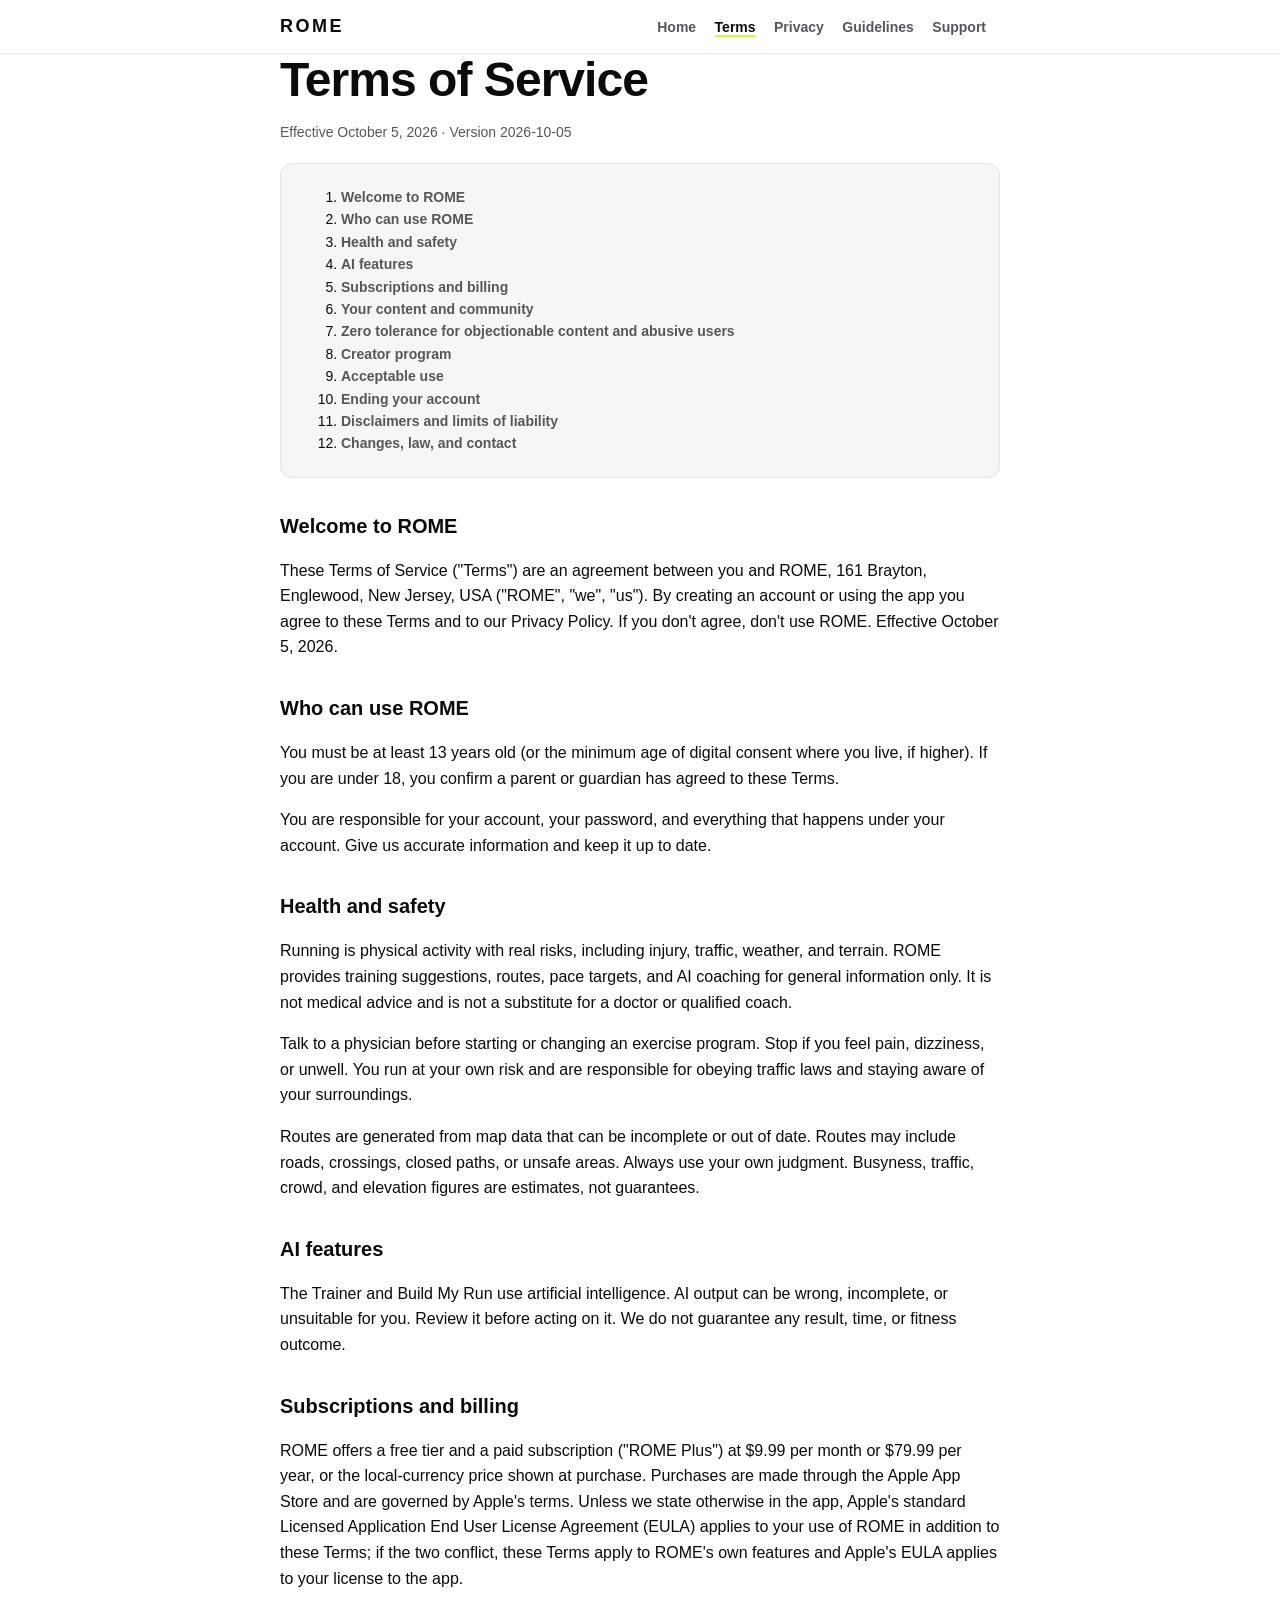
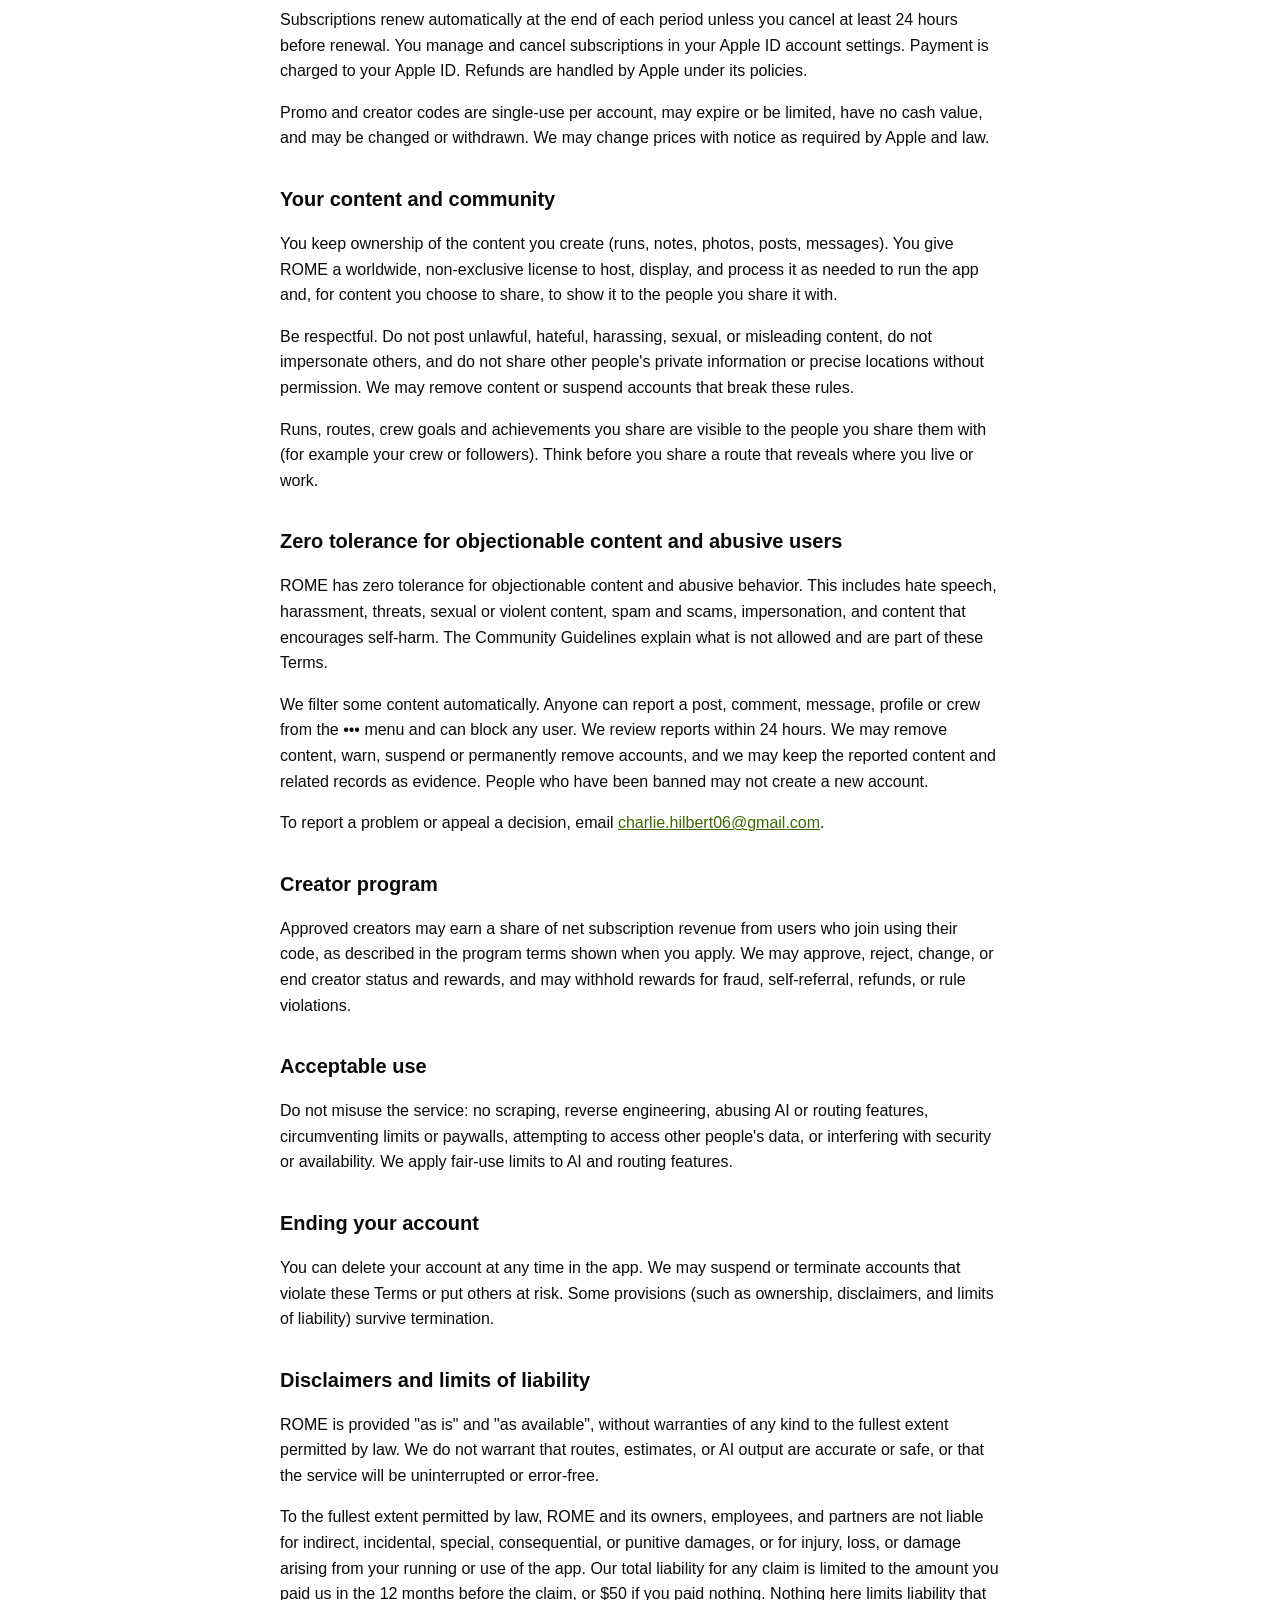
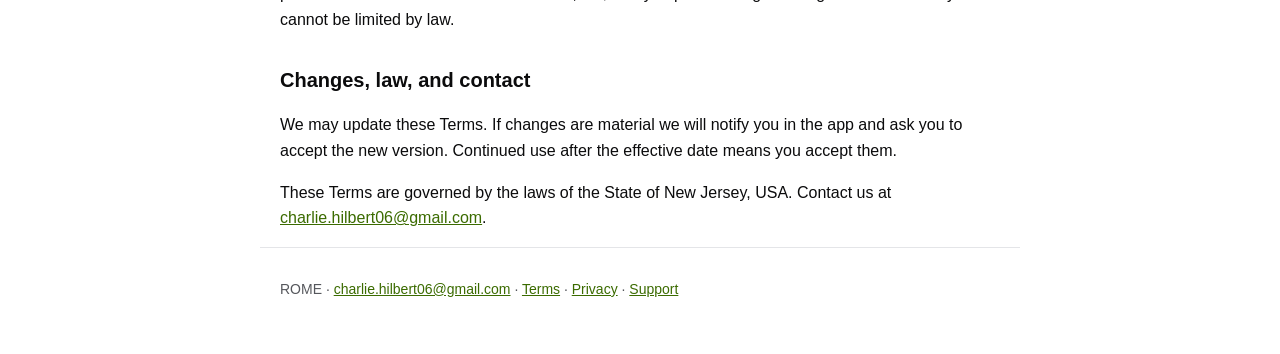
==== terms.html @ ae31aa13 "ROME legal and support pages" ====
<!doctype html>
<html lang="en">
<head>
<meta charset="utf-8">
<meta name="viewport" content="width=device-width, initial-scale=1">
<title>Terms of Service | ROME</title>
<meta name="description" content="Terms of Service for the ROME running app.">
<meta name="color-scheme" content="light dark">
<link rel="stylesheet" href="style.css">
</head>
<body>
<a class="skip" href="#main">Skip to content</a>
<header class="top"><div class="wrap">
  <a class="brand" href="index.html">ROME</a>
  <nav aria-label="Main">
      <a href="index.html">Home</a>
      <a href="terms.html" aria-current="page">Terms</a>
      <a href="privacy.html">Privacy</a>
      <a href="guidelines.html">Guidelines</a>
      <a href="support.html">Support</a>
  </nav>
</div></header>
<main id="main" class="wrap">
<article class="doc">
<h1>Terms of Service</h1>
<p class="meta">Effective October 5, 2026 &middot; Version 2026-10-05</p>
<nav class="toc" aria-label="On this page"><ol>
    <li><a href="#welcome-to-rome">Welcome to ROME</a></li>
    <li><a href="#who-can-use-rome">Who can use ROME</a></li>
    <li><a href="#health-and-safety">Health and safety</a></li>
    <li><a href="#ai-features">AI features</a></li>
    <li><a href="#subscriptions-and-billing">Subscriptions and billing</a></li>
    <li><a href="#your-content-and-community">Your content and community</a></li>
    <li><a href="#zero-tolerance-for-objectionable-content-and-abusive-users">Zero tolerance for objectionable content and abusive users</a></li>
    <li><a href="#creator-program">Creator program</a></li>
    <li><a href="#acceptable-use">Acceptable use</a></li>
    <li><a href="#ending-your-account">Ending your account</a></li>
    <li><a href="#disclaimers-and-limits-of-liability">Disclaimers and limits of liability</a></li>
    <li><a href="#changes-law-and-contact">Changes, law, and contact</a></li>
</ol></nav>
<section id="welcome-to-rome">
<h2>Welcome to ROME</h2>
<p>These Terms of Service ("Terms") are an agreement between you and ROME, 161 Brayton, Englewood, New Jersey, USA ("ROME", "we", "us"). By creating an account or using the app you agree to these Terms and to our Privacy Policy. If you don't agree, don't use ROME. Effective October 5, 2026.</p>
</section>
<section id="who-can-use-rome">
<h2>Who can use ROME</h2>
<p>You must be at least 13 years old (or the minimum age of digital consent where you live, if higher). If you are under 18, you confirm a parent or guardian has agreed to these Terms.</p>
<p>You are responsible for your account, your password, and everything that happens under your account. Give us accurate information and keep it up to date.</p>
</section>
<section id="health-and-safety">
<h2>Health and safety</h2>
<p>Running is physical activity with real risks, including injury, traffic, weather, and terrain. ROME provides training suggestions, routes, pace targets, and AI coaching for general information only. It is not medical advice and is not a substitute for a doctor or qualified coach.</p>
<p>Talk to a physician before starting or changing an exercise program. Stop if you feel pain, dizziness, or unwell. You run at your own risk and are responsible for obeying traffic laws and staying aware of your surroundings.</p>
<p>Routes are generated from map data that can be incomplete or out of date. Routes may include roads, crossings, closed paths, or unsafe areas. Always use your own judgment. Busyness, traffic, crowd, and elevation figures are estimates, not guarantees.</p>
</section>
<section id="ai-features">
<h2>AI features</h2>
<p>The Trainer and Build My Run use artificial intelligence. AI output can be wrong, incomplete, or unsuitable for you. Review it before acting on it. We do not guarantee any result, time, or fitness outcome.</p>
</section>
<section id="subscriptions-and-billing">
<h2>Subscriptions and billing</h2>
<p>ROME offers a free tier and a paid subscription ("ROME Plus") at $9.99 per month or $79.99 per year, or the local-currency price shown at purchase. Purchases are made through the Apple App Store and are governed by Apple's terms. Unless we state otherwise in the app, Apple's standard Licensed Application End User License Agreement (EULA) applies to your use of ROME in addition to these Terms; if the two conflict, these Terms apply to ROME's own features and Apple's EULA applies to your license to the app.</p>
<p>Subscriptions renew automatically at the end of each period unless you cancel at least 24 hours before renewal. You manage and cancel subscriptions in your Apple ID account settings. Payment is charged to your Apple ID. Refunds are handled by Apple under its policies.</p>
<p>Promo and creator codes are single-use per account, may expire or be limited, have no cash value, and may be changed or withdrawn. We may change prices with notice as required by Apple and law.</p>
</section>
<section id="your-content-and-community">
<h2>Your content and community</h2>
<p>You keep ownership of the content you create (runs, notes, photos, posts, messages). You give ROME a worldwide, non-exclusive license to host, display, and process it as needed to run the app and, for content you choose to share, to show it to the people you share it with.</p>
<p>Be respectful. Do not post unlawful, hateful, harassing, sexual, or misleading content, do not impersonate others, and do not share other people's private information or precise locations without permission. We may remove content or suspend accounts that break these rules.</p>
<p>Runs, routes, crew goals and achievements you share are visible to the people you share them with (for example your crew or followers). Think before you share a route that reveals where you live or work.</p>
</section>
<section id="zero-tolerance-for-objectionable-content-and-abusive-users">
<h2>Zero tolerance for objectionable content and abusive users</h2>
<p>ROME has zero tolerance for objectionable content and abusive behavior. This includes hate speech, harassment, threats, sexual or violent content, spam and scams, impersonation, and content that encourages self-harm. The Community Guidelines explain what is not allowed and are part of these Terms.</p>
<p>We filter some content automatically. Anyone can report a post, comment, message, profile or crew from the ••• menu and can block any user. We review reports within 24 hours. We may remove content, warn, suspend or permanently remove accounts, and we may keep the reported content and related records as evidence. People who have been banned may not create a new account.</p>
<p>To report a problem or appeal a decision, email <a href="mailto:charlie.hilbert06@gmail.com">charlie.hilbert06@gmail.com</a>.</p>
</section>
<section id="creator-program">
<h2>Creator program</h2>
<p>Approved creators may earn a share of net subscription revenue from users who join using their code, as described in the program terms shown when you apply. We may approve, reject, change, or end creator status and rewards, and may withhold rewards for fraud, self-referral, refunds, or rule violations.</p>
</section>
<section id="acceptable-use">
<h2>Acceptable use</h2>
<p>Do not misuse the service: no scraping, reverse engineering, abusing AI or routing features, circumventing limits or paywalls, attempting to access other people's data, or interfering with security or availability. We apply fair-use limits to AI and routing features.</p>
</section>
<section id="ending-your-account">
<h2>Ending your account</h2>
<p>You can delete your account at any time in the app. We may suspend or terminate accounts that violate these Terms or put others at risk. Some provisions (such as ownership, disclaimers, and limits of liability) survive termination.</p>
</section>
<section id="disclaimers-and-limits-of-liability">
<h2>Disclaimers and limits of liability</h2>
<p>ROME is provided "as is" and "as available", without warranties of any kind to the fullest extent permitted by law. We do not warrant that routes, estimates, or AI output are accurate or safe, or that the service will be uninterrupted or error-free.</p>
<p>To the fullest extent permitted by law, ROME and its owners, employees, and partners are not liable for indirect, incidental, special, consequential, or punitive damages, or for injury, loss, or damage arising from your running or use of the app. Our total liability for any claim is limited to the amount you paid us in the 12 months before the claim, or $50 if you paid nothing. Nothing here limits liability that cannot be limited by law.</p>
</section>
<section id="changes-law-and-contact">
<h2>Changes, law, and contact</h2>
<p>We may update these Terms. If changes are material we will notify you in the app and ask you to accept the new version. Continued use after the effective date means you accept them.</p>
<p>These Terms are governed by the laws of the State of New Jersey, USA. Contact us at <a href="mailto:charlie.hilbert06@gmail.com">charlie.hilbert06@gmail.com</a>.</p>
</section>
</article>
</main>
<footer class="wrap foot">
  <p>ROME &middot; <a href="mailto:charlie.hilbert06@gmail.com">charlie.hilbert06@gmail.com</a> &middot; <a href="terms.html">Terms</a> &middot; <a href="privacy.html">Privacy</a> &middot; <a href="support.html">Support</a></p>
</footer>
</body>
</html>
---- style.css ----
:root{--bg:#fff;--fg:#0b0b0c;--soft:#55575c;--line:#e4e5e8;--card:#f5f6f7;--lime:#c6ff3d;--accent:#3b6b00;--navy:#0a1428}
@media (prefers-color-scheme:dark){:root{--bg:#050506;--fg:#f4f5f6;--soft:#a3a6ad;--line:#23252a;--card:#101114;--accent:#c6ff3d}}
*{box-sizing:border-box}
html{-webkit-text-size-adjust:100%}
body{margin:0;background:var(--bg);color:var(--fg);font:16px/1.6 -apple-system,BlinkMacSystemFont,"Segoe UI",Roboto,Helvetica,Arial,sans-serif}
.wrap{max-width:760px;margin:0 auto;padding:0 20px}
.skip{position:absolute;left:-999px}.skip:focus{left:8px;top:8px;background:var(--lime);color:#000;padding:8px 12px;border-radius:8px;z-index:9}
.top{border-bottom:1px solid var(--line);position:sticky;top:0;background:var(--bg);z-index:5}
.top .wrap{display:flex;flex-wrap:wrap;align-items:center;justify-content:space-between;gap:4px 16px;padding-top:12px;padding-bottom:12px}
.brand{font-weight:900;letter-spacing:.14em;color:var(--fg);text-decoration:none;font-size:18px}
nav a{color:var(--soft);text-decoration:none;font-size:14px;margin-right:14px;font-weight:600}
nav a[aria-current],nav a:hover{color:var(--fg)}
nav a[aria-current]{border-bottom:2px solid var(--lime)}
main{padding-top:32px;padding-bottom:40px}
h1{font-size:clamp(32px,8vw,48px);line-height:1.1;margin:0 0 8px;letter-spacing:-.02em;font-weight:900}
h2{font-size:20px;margin:32px 0 8px}h3{font-size:16px;margin:20px 0 4px}
a{color:var(--accent)}a:focus-visible,button:focus-visible{outline:3px solid var(--lime);outline-offset:2px;border-radius:4px}
.lime{background:var(--lime);color:#000;padding:0 .2em;border-radius:6px}
.eyebrow{color:var(--soft);text-transform:uppercase;letter-spacing:.14em;font-size:12px;font-weight:700;margin:24px 0 8px}
.lead{font-size:19px;color:var(--soft);max-width:34em}
.meta{color:var(--soft);font-size:14px}
.cards{display:grid;gap:12px;margin:28px 0}
.card{background:var(--card);border:1px solid var(--line);border-radius:16px;padding:4px 20px 16px;margin:12px 0}
.card h2{margin-top:16px}
.toc{background:var(--card);border:1px solid var(--line);border-radius:12px;padding:8px 20px;margin:20px 0;font-size:14px}
.toc a{text-decoration:none}
.doc section{scroll-margin-top:70px}
.foot{border-top:1px solid var(--line);padding-top:16px;padding-bottom:40px;color:var(--soft);font-size:14px}
@media(min-width:700px){.cards{grid-template-columns:repeat(3,1fr)}}
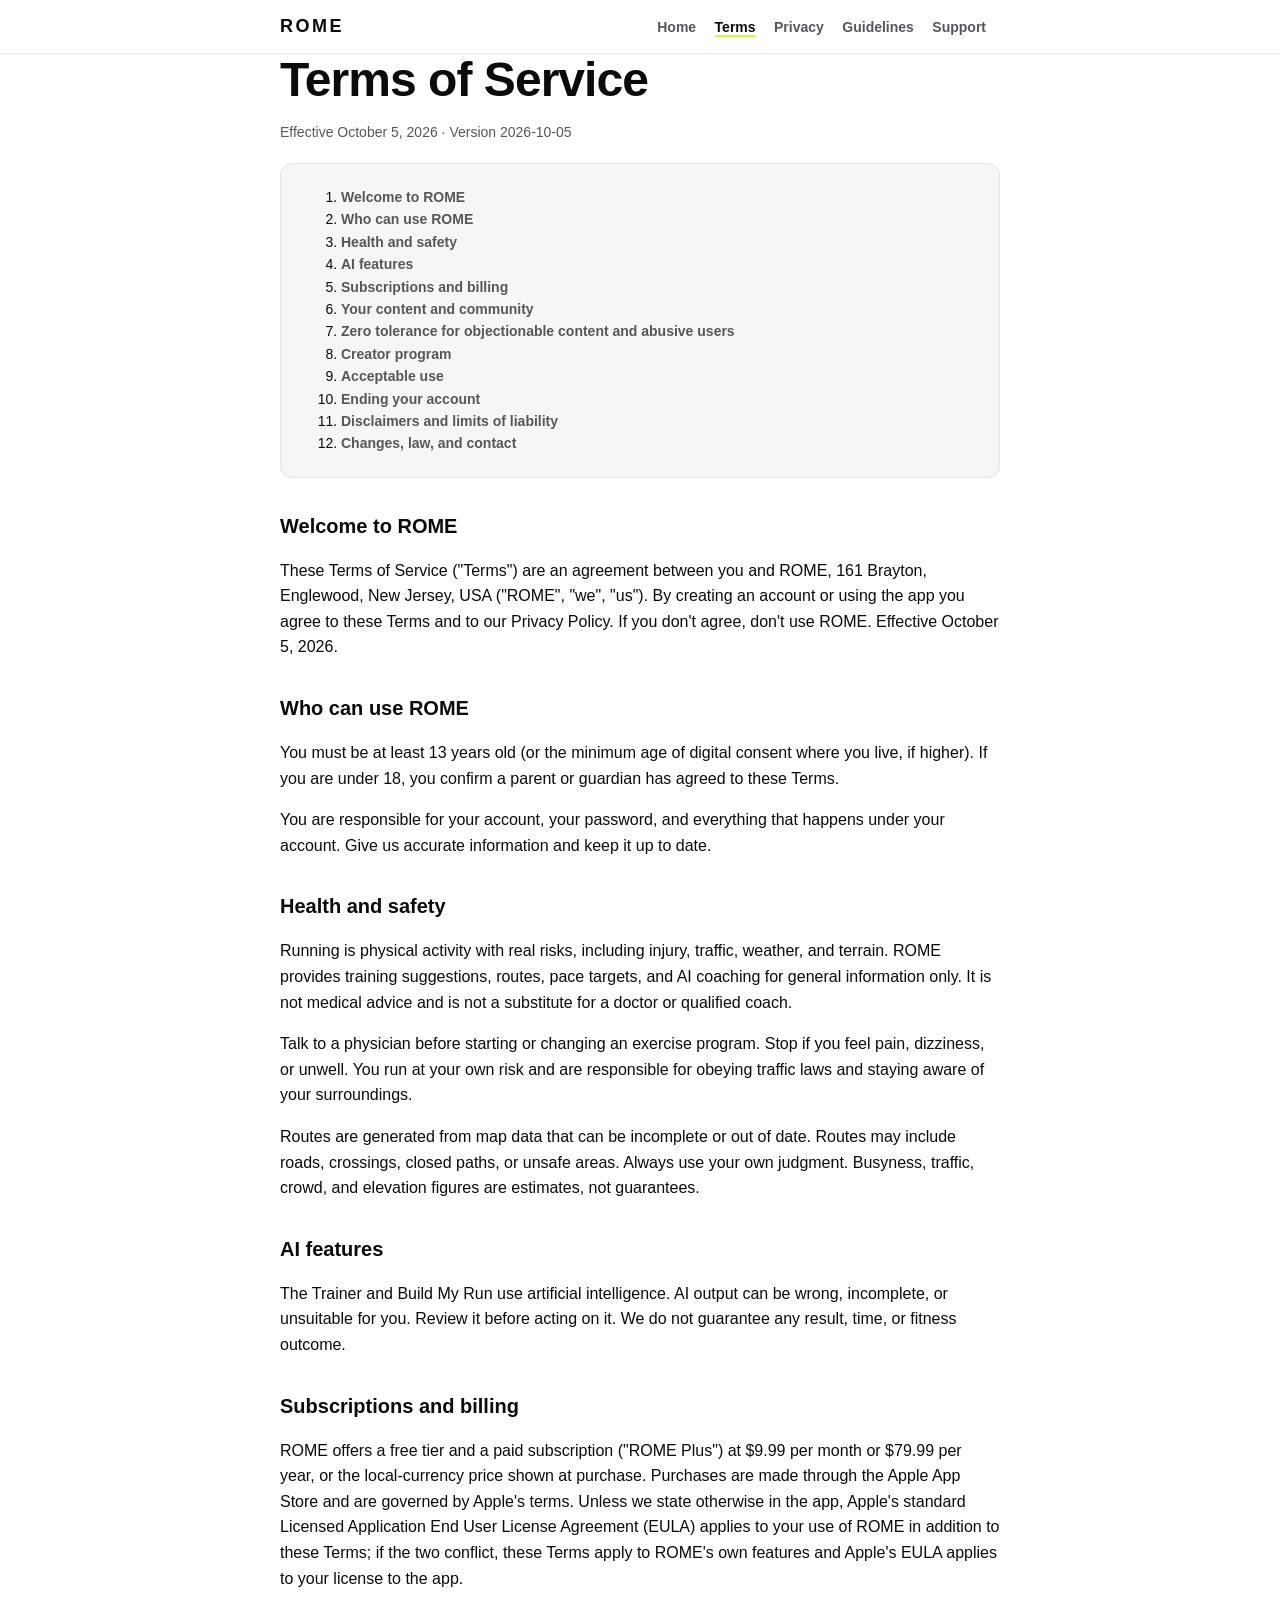
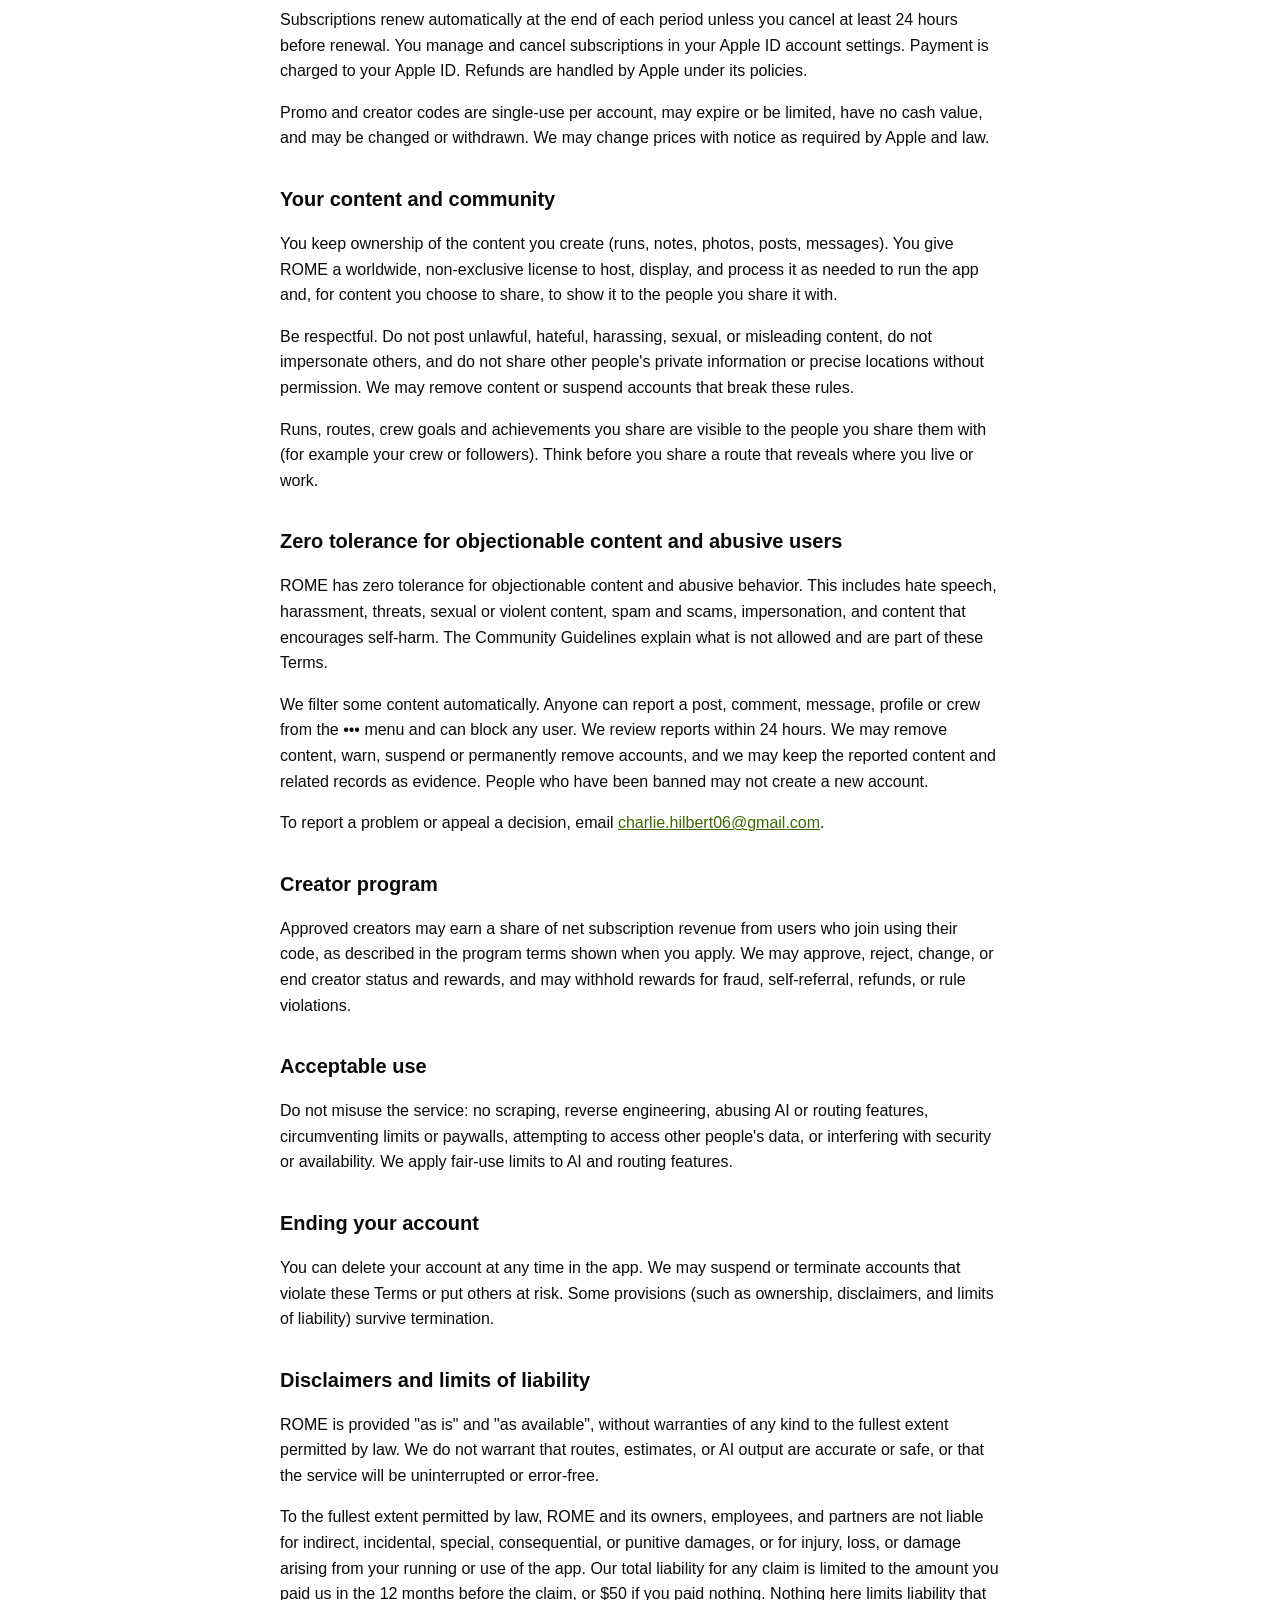
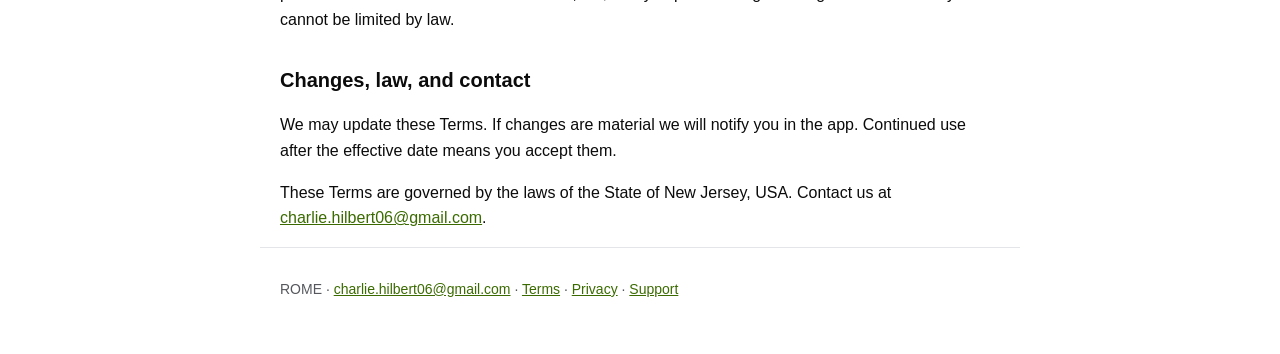
==== commit f3359808: "Update legal pages: remove Apple Health wording, prices, notification wording" ====
--- a/terms.html
+++ b/terms.html
@@ -94,7 +94,7 @@
 </section>
 <section id="changes-law-and-contact">
 <h2>Changes, law, and contact</h2>
-<p>We may update these Terms. If changes are material we will notify you in the app and ask you to accept the new version. Continued use after the effective date means you accept them.</p>
+<p>We may update these Terms. If changes are material we will notify you in the app. Continued use after the effective date means you accept them.</p>
 <p>These Terms are governed by the laws of the State of New Jersey, USA. Contact us at <a href="mailto:charlie.hilbert06@gmail.com">charlie.hilbert06@gmail.com</a>.</p>
 </section>
 </article>
